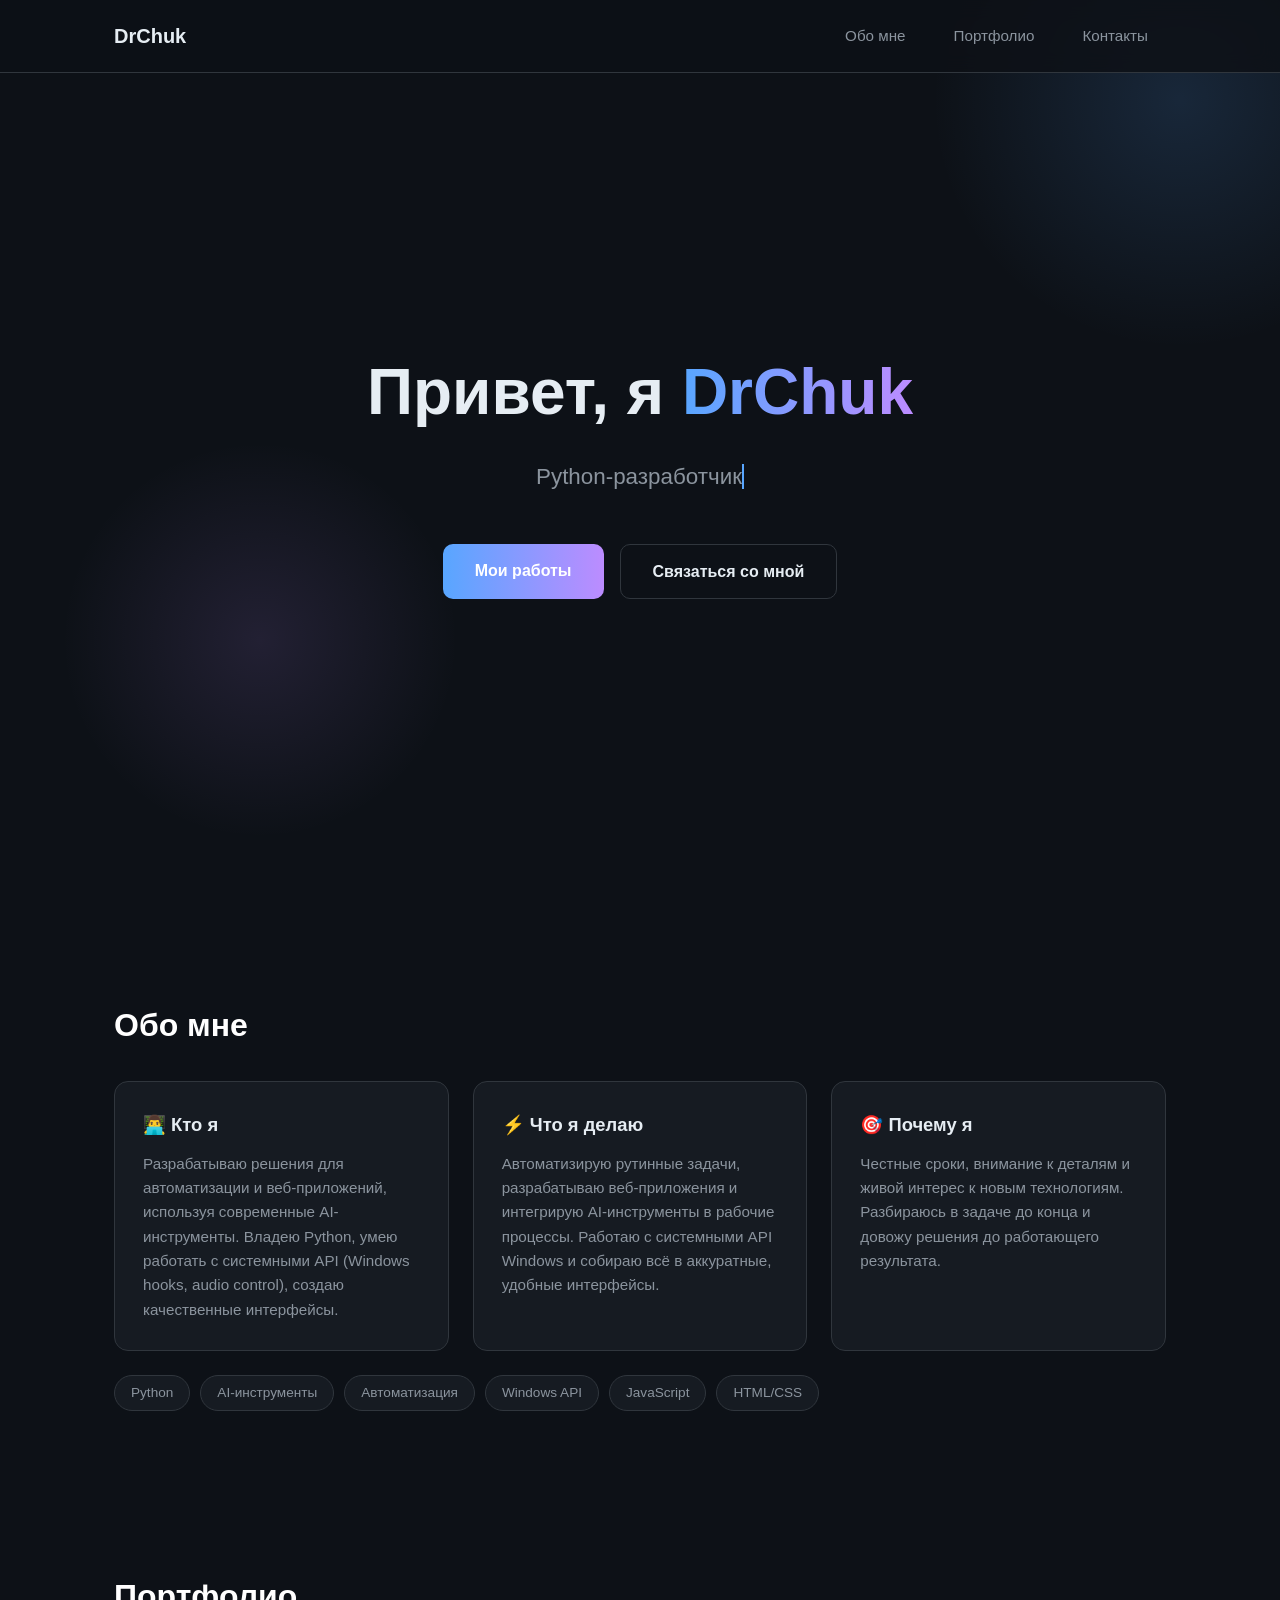
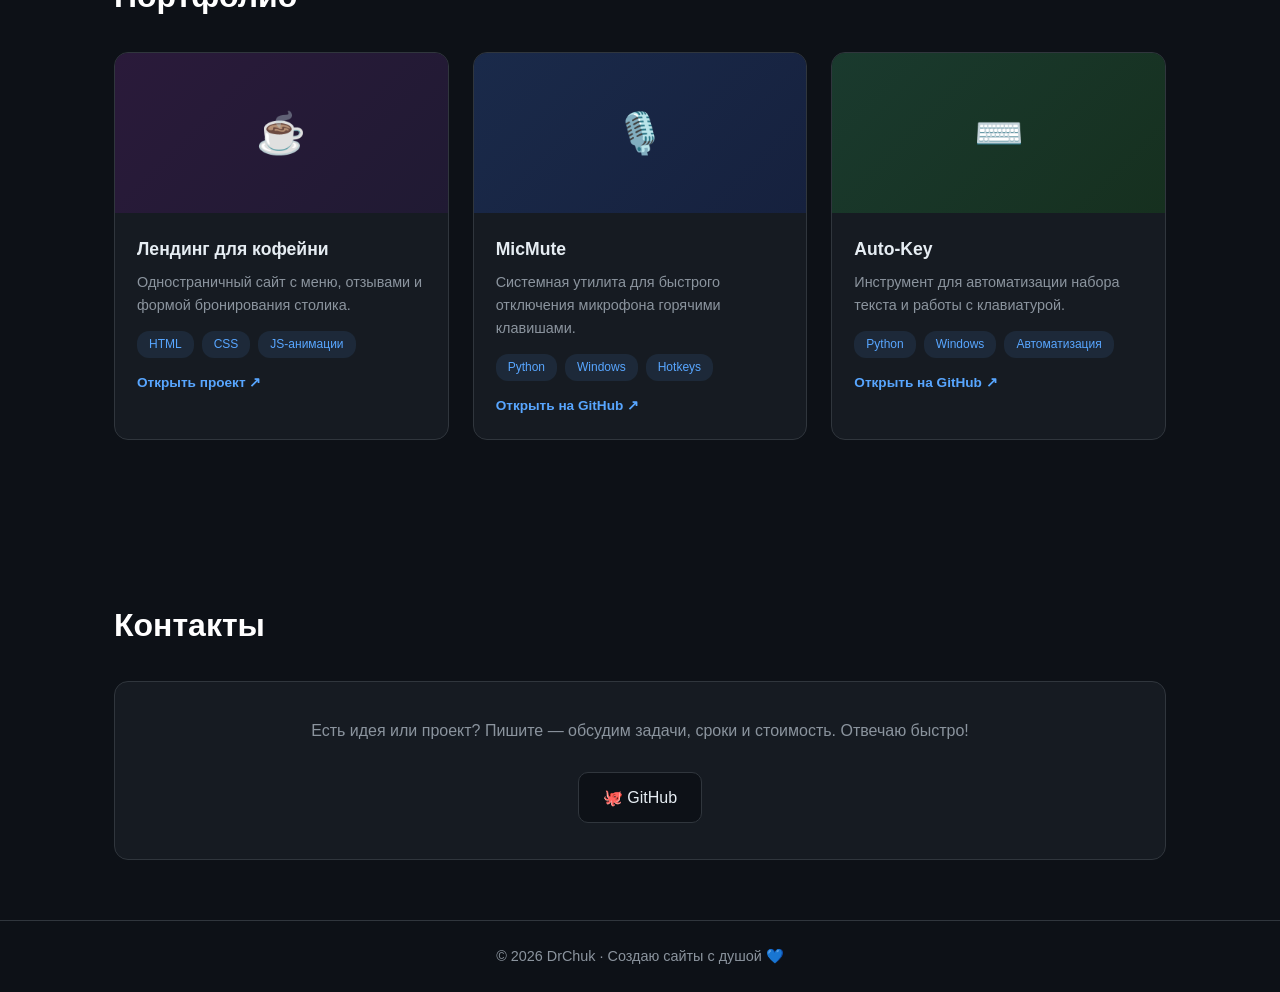
==== index.html @ d01c0d4f "Added brochure-site" ====
<!DOCTYPE html>
<html lang="ru">
<head>
  <meta charset="UTF-8">
  <meta name="viewport" content="width=device-width, initial-scale=1.0">
  <title>DrChuk — Разработчик | Сайты на заказ</title>

  <link rel="stylesheet" href="style.css">
</head>
<body>

  <header>
    <div class="nav">
      <a href="#home" class="logo">DrChuk</a>
      <nav>
        <ul>
          <li><a href="#about">Обо мне</a></li>
          <li><a href="#portfolio">Портфолио</a></li>
          <li><a href="#contacts">Контакты</a></li>
        </ul>
      </nav>
    </div>
  </header>

  <!-- Главный экран -->
  <section class="hero" id="home">
    <h1>Привет, я <em>DrChuk</em></h1>
    <p class="typing"><span id="typed"></span><span class="cursor"></span></p>
    <div class="hero-buttons">
      <a href="#portfolio" class="btn btn-primary">Мои работы</a>
      <a href="#contacts" class="btn btn-outline">Связаться со мной</a>
    </div>
  </section>

  <!-- Обо мне -->
  <section id="about">
    <h2 class="reveal">Обо мне</h2>
<div class="about-content">
      <div class="card reveal">
        <h3>👨‍💻 Кто я</h3>
        <p>Разрабатываю решения для автоматизации и веб-приложений, используя современные AI-инструменты. Владею Python, умею работать с системными API (Windows hooks, audio control), создаю качественные интерфейсы.</p>
      </div>
      <div class="card reveal">
        <h3>⚡ Что я делаю</h3>
        <p>Автоматизирую рутинные задачи, разрабатываю веб-приложения и интегрирую AI-инструменты в рабочие процессы. Работаю с системными API Windows и собираю всё в аккуратные, удобные интерфейсы.</p>
      </div>
      <div class="card reveal">
        <h3>🎯 Почему я</h3>
        <p>Честные сроки, внимание к деталям и живой интерес к новым технологиям. Разбираюсь в задаче до конца и довожу решения до работающего результата.</p>
      </div>
    </div>
    <div class="skills reveal">
      <span class="tag">Python</span>
      <span class="tag">AI-инструменты</span>
      <span class="tag">Автоматизация</span>
      <span class="tag">Windows API</span>
      <span class="tag">JavaScript</span>
      <span class="tag">HTML/CSS</span>
    </div>
  </section>

  <!-- Портфолио -->
  <section id="portfolio">
<h2 class="reveal">Портфолио</h2>
    <div class="portfolio-grid">
      <a href="coffee-landing/index.html" target="_blank" rel="noopener" class="project-link">
        <article class="project reveal">
          <div class="project-thumb thumb-2">☕</div>
          <div class="project-body">
            <h3>Лендинг для кофейни</h3>
            <p>Одностраничный сайт с меню, отзывами и формой бронирования столика.</p>
            <div class="project-tags">
              <span>HTML</span><span>CSS</span><span>JS-анимации</span>
            </div>
            <div class="project-link-hint">Открыть проект ↗</div>
          </div>
        </article>
      </a>
      <a href="https://github.com/DrChuk/MicMute" target="_blank" rel="noopener" class="project-link">
        <article class="project reveal">
          <div class="project-thumb thumb-1">🎙️</div>
          <div class="project-body">
            <h3>MicMute</h3>
            <p>Системная утилита для быстрого отключения микрофона горячими клавишами.</p>
            <div class="project-tags">
              <span>Python</span><span>Windows</span><span>Hotkeys</span>
            </div>
            <div class="project-link-hint">Открыть на GitHub ↗</div>
          </div>
        </article>
      </a>
      <a href="https://github.com/DrChuk/Auto-Key" target="_blank" rel="noopener" class="project-link">
        <article class="project reveal">
          <div class="project-thumb thumb-3">⌨️</div>
          <div class="project-body">
            <h3>Auto-Key</h3>
            <p>Инструмент для автоматизации набора текста и работы с клавиатурой.</p>
            <div class="project-tags">
              <span>Python</span><span>Windows</span><span>Автоматизация</span>
            </div>
            <div class="project-link-hint">Открыть на GitHub ↗</div>
          </div>
        </article>
      </a>
    </div>
  </section>

  <!-- Контакты -->
  <section id="contacts">
    <h2 class="reveal">Контакты</h2>
    <div class="contacts-wrapper reveal">
<p>Есть идея или проект? Пишите — обсудим задачи, сроки и стоимость. Отвечаю быстро!</p>
      <div class="contact-links">
        <a href="https://github.com/DrChuk" target="_blank" rel="noopener" class="contact-link">🐙 GitHub</a>
      </div>
    </div>
  </section>

  <footer>
    © 2026 DrChuk · Создаю сайты с душой 💙
  </footer>

  <button id="toTop" title="Наверх">↑</button>

  <script src="script.js" defer></script>
</body>
</html>
---- style.css ----
:root {
  --bg: #0d1117;
  --bg-card: #161b22;
  --bg-hover: #1f2630;
  --accent: #58a6ff;
  --accent-2: #bc8cff;
  --text: #e6edf3;
  --text-muted: #8b949e;
  --border: #30363d;
}

* {
  margin: 0;
  padding: 0;
  box-sizing: border-box;
}

html {
  scroll-behavior: smooth;
}

body {
  font-family: 'Segoe UI', Tahoma, sans-serif;
  background-color: var(--bg);
  color: var(--text);
  line-height: 1.6;
}

/* ---------- Шапка ---------- */
header {
  position: fixed;
  top: 0;
  left: 0;
  right: 0;
  z-index: 100;
  background: rgba(13, 17, 23, 0.85);
  backdrop-filter: blur(10px);
  border-bottom: 1px solid var(--border);
}

.nav {
  max-width: 1100px;
  margin: 0 auto;
  padding: 16px 24px;
  display: flex;
  align-items: center;
  justify-content: space-between;
}

.logo {
  font-size: 1.25rem;
  font-weight: 700;
  color: var(--text);
  text-decoration: none;
}

nav ul {
  display: flex;
  gap: 12px;
  list-style: none;
}

nav a {
  display: inline-block;
  padding: 8px 18px;
  color: var(--text-muted);
  text-decoration: none;
  font-size: 0.95rem;
  border-radius: 8px;
  transition: all 0.25s ease;
}

nav a:hover,
nav a.active {
  color: var(--text);
  background: var(--bg-hover);
}

/* ---------- Общие секции ---------- */
section {
  padding: 100px 24px 60px;
  max-width: 1100px;
  margin: 0 auto;
}

h2 {
  font-size: 2rem;
  margin-bottom: 30px;
  color: #ffffff;
}

.reveal {
  opacity: 0;
  transform: translateY(30px);
  transition: opacity 0.7s ease, transform 0.7s ease;
}

.reveal.visible {
  opacity: 1;
  transform: translateY(0);
}

/* ---------- Главный экран ---------- */
.hero {
  min-height: 100vh;
  max-width: 100%;
  display: flex;
  flex-direction: column;
  justify-content: center;
  align-items: center;
  text-align: center;
  position: relative;
  overflow: hidden;
}

.hero::before {
  content: '';
  position: absolute;
  width: 500px;
  height: 500px;
  border-radius: 50%;
  background: radial-gradient(circle, rgba(88, 166, 255, 0.15), transparent 70%);
  top: -150px;
  right: -150px;
}

.hero::after {
  content: '';
  position: absolute;
  width: 400px;
  height: 400px;
  border-radius: 50%;
  background: radial-gradient(circle, rgba(188, 140, 255, 0.12), transparent 70%);
  bottom: 60px;
  left: 60px;
}

.hero h1 {
  font-size: clamp(2.2rem, 6vw, 4rem);
  margin-bottom: 16px;
  position: relative;
  z-index: 1;
}

.hero h1 em {
  font-style: normal;
  background: linear-gradient(90deg, var(--accent), var(--accent-2));
  -webkit-background-clip: text;
  background-clip: text;
  -webkit-text-fill-color: transparent;
}

.typing {
  font-size: clamp(1rem, 2.5vw, 1.4rem);
  color: var(--text-muted);
  min-height: 2em;
  position: relative;
  z-index: 1;
}

.cursor {
  display: inline-block;
  width: 2px;
  height: 1.1em;
  background: var(--accent);
  vertical-align: text-bottom;
  animation: blink 0.8s infinite;
}

@keyframes blink {
  50% { opacity: 0; }
}

.hero-buttons {
  margin-top: 40px;
  display: flex;
  gap: 16px;
  flex-wrap: wrap;
  justify-content: center;
  position: relative;
  z-index: 1;
}

.btn {
  padding: 14px 32px;
  border-radius: 10px;
  font-size: 1rem;
  font-weight: 600;
  text-decoration: none;
  cursor: pointer;
  border: none;
  transition: all 0.25s ease;
}

.btn-primary {
  background: linear-gradient(90deg, var(--accent), var(--accent-2));
  color: #fff;
}

.btn-primary:hover {
  transform: translateY(-3px);
  box-shadow: 0 8px 24px rgba(88, 166, 255, 0.35);
}

.btn-outline {
  background: transparent;
  color: var(--text);
  border: 1px solid var(--border);
}

.btn-outline:hover {
  border-color: var(--accent);
  color: var(--accent);
  transform: translateY(-3px);
}

/* ---------- Обо мне ---------- */
.about-content {
  display: grid;
  grid-template-columns: repeat(auto-fit, minmax(260px, 1fr));
  gap: 24px;
}

.card {
  background: var(--bg-card);
  border: 1px solid var(--border);
  border-radius: 14px;
  padding: 28px;
  transition: all 0.3s ease;
}

.card:hover {
  transform: translateY(-5px);
  border-color: var(--accent);
  box-shadow: 0 10px 30px rgba(0, 0, 0, 0.4);
}

.card h3 {
  margin-bottom: 12px;
  font-size: 1.15rem;
}

.card p {
  color: var(--text-muted);
  font-size: 0.95rem;
}

.skills {
  margin-top: 24px;
  display: flex;
  flex-wrap: wrap;
  gap: 10px;
}

.tag {
  padding: 6px 16px;
  background: var(--bg-card);
  border: 1px solid var(--border);
  border-radius: 20px;
  font-size: 0.85rem;
  color: var(--text-muted);
  transition: all 0.25s ease;
}

.tag:hover {
  color: var(--accent);
  border-color: var(--accent);
}

/* ---------- Портфолио ---------- */
.portfolio-grid {
  display: grid;
  grid-template-columns: repeat(auto-fit, minmax(280px, 1fr));
  gap: 24px;
}

.project-link {
  display: block;
  color: inherit;
  text-decoration: none;
}

.project {
  background: var(--bg-card);
  border: 1px solid var(--border);
  border-radius: 14px;
  overflow: hidden;
  transition: all 0.3s ease;
  height: 100%;
}

.project:hover {
  transform: translateY(-5px);
  border-color: var(--accent-2);
  box-shadow: 0 10px 30px rgba(0, 0, 0, 0.4);
}

.project-thumb {
  height: 160px;
  display: flex;
  align-items: center;
  justify-content: center;
  font-size: 2.5rem;
}

.thumb-1 { background: linear-gradient(135deg, #1a2a4a, #16213e); }
.thumb-2 { background: linear-gradient(135deg, #2a1a3a, #201a33); }
.thumb-3 { background: linear-gradient(135deg, #1a3a2e, #16301f); }

.project-body {
  padding: 22px;
}

.project-body h3 {
  font-size: 1.1rem;
  margin-bottom: 8px;
}

.project-body p {
  color: var(--text-muted);
  font-size: 0.9rem;
  margin-bottom: 14px;
}

.project-tags {
  display: flex;
  gap: 8px;
  flex-wrap: wrap;
}

.project-tags span {
  font-size: 0.75rem;
  padding: 4px 12px;
  border-radius: 12px;
  background: rgba(88, 166, 255, 0.1);
  color: var(--accent);
}

.project-link-hint {
  margin-top: 14px;
  font-size: 0.85rem;
  font-weight: 600;
  color: var(--accent);
  transition: transform 0.25s ease;
}

.project:hover .project-link-hint {
  transform: translateX(4px);
}

/* ---------- Контакты ---------- */
.contacts-wrapper {
  background: var(--bg-card);
  border: 1px solid var(--border);
  border-radius: 14px;
  padding: 36px;
  text-align: center;
}

.contacts-wrapper p {
  color: var(--text-muted);
  margin-bottom: 28px;
}

.contact-links {
  display: flex;
  gap: 16px;
  justify-content: center;
  flex-wrap: wrap;
}

.contact-link {
  display: flex;
  align-items: center;
  gap: 10px;
  padding: 12px 24px;
  background: var(--bg);
  border: 1px solid var(--border);
  border-radius: 10px;
  color: var(--text);
  text-decoration: none;
  transition: all 0.25s ease;
}

.contact-link:hover {
  border-color: var(--accent);
  color: var(--accent);
  transform: translateY(-3px);
}

/* ---------- Подвал ---------- */
footer {
  border-top: 1px solid var(--border);
  padding: 24px;
  text-align: center;
  color: var(--text-muted);
  font-size: 0.9rem;
}

/* ---------- Кнопка наверх ---------- */
#toTop {
  position: fixed;
  bottom: 30px;
  right: 30px;
  width: 48px;
  height: 48px;
  border-radius: 50%;
  background: var(--bg-card);
  border: 1px solid var(--border);
  color: var(--accent);
  font-size: 1.3rem;
  cursor: pointer;
  opacity: 0;
  visibility: hidden;
  transition: all 0.3s ease;
  z-index: 99;
}

#toTop.show {
  opacity: 1;
  visibility: visible;
}

#toTop:hover {
  border-color: var(--accent);
  transform: translateY(-3px);
}

/* ---------- Адаптивность ---------- */
@media (max-width: 640px) {
  .nav {
    flex-direction: column;
    gap: 12px;
  }
  section {
    padding-top: 140px;
  }
  .hero {
    padding-top: 180px;
  }
}
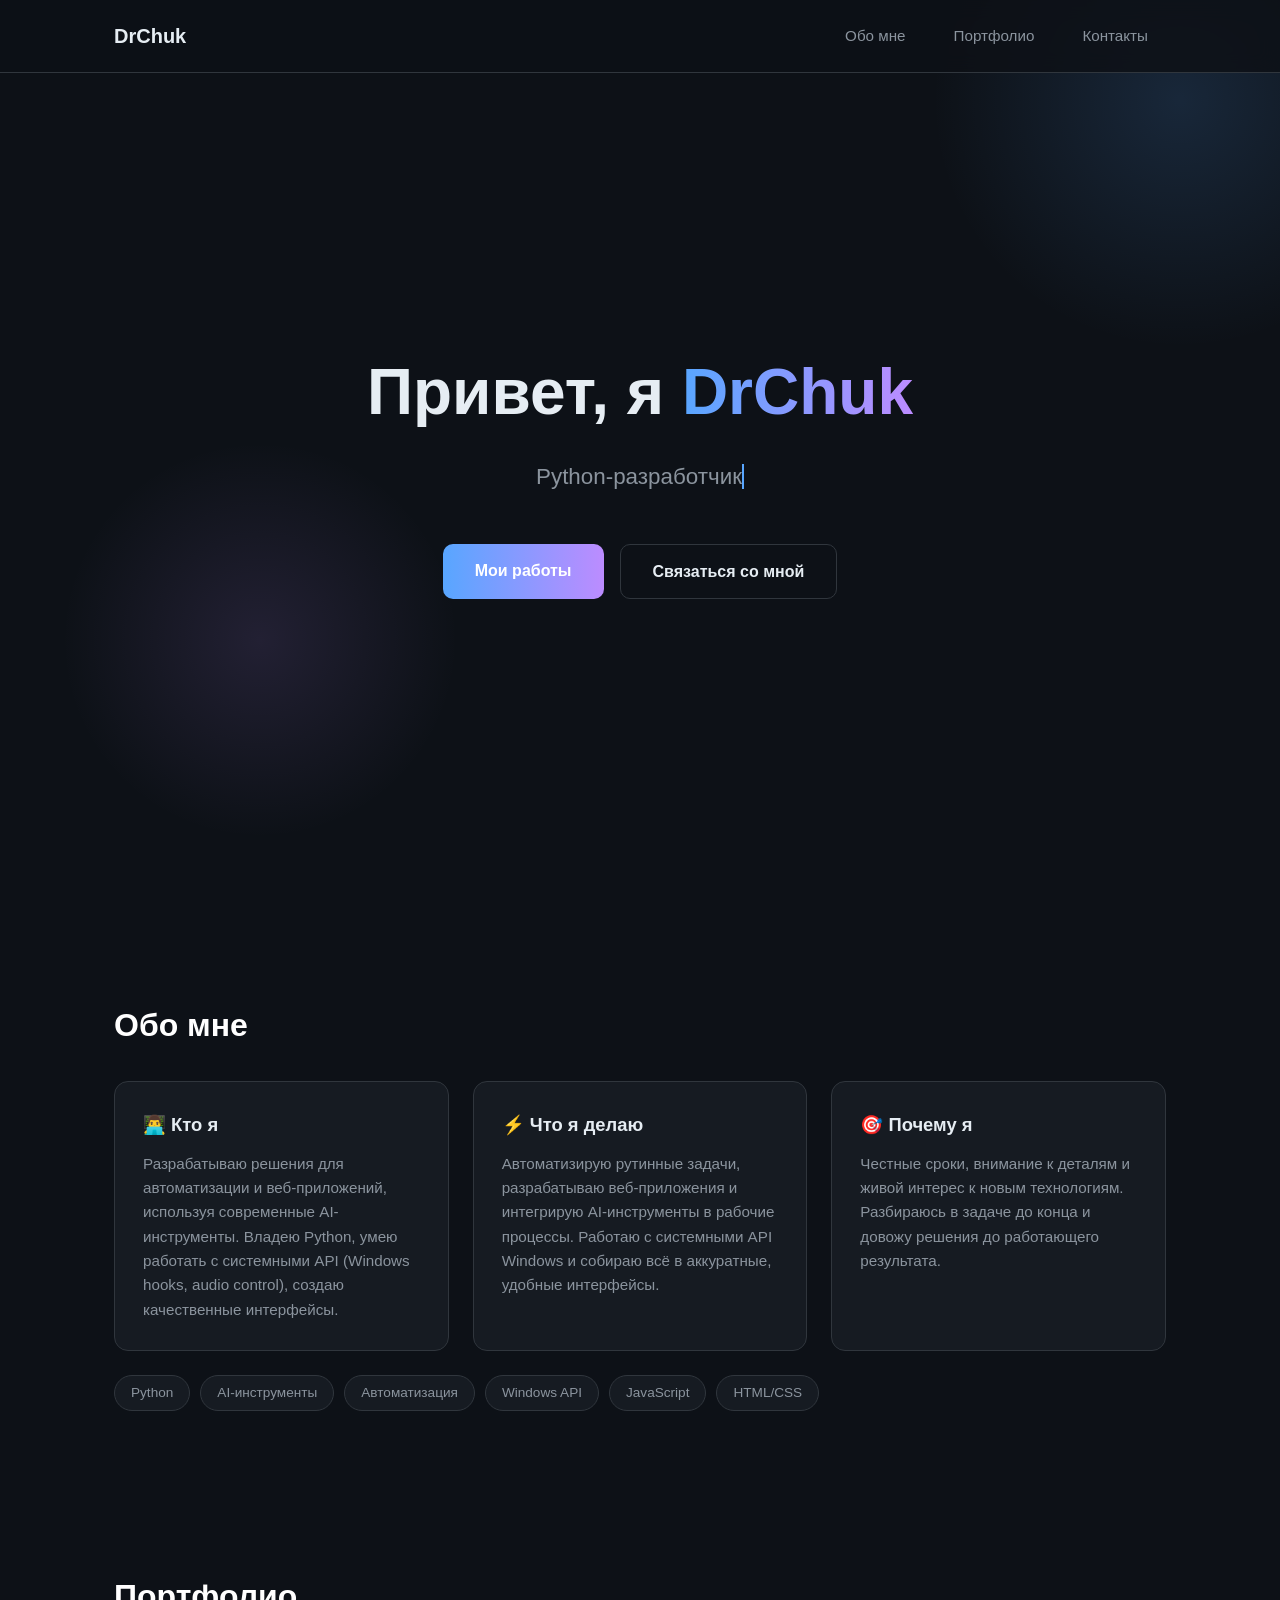
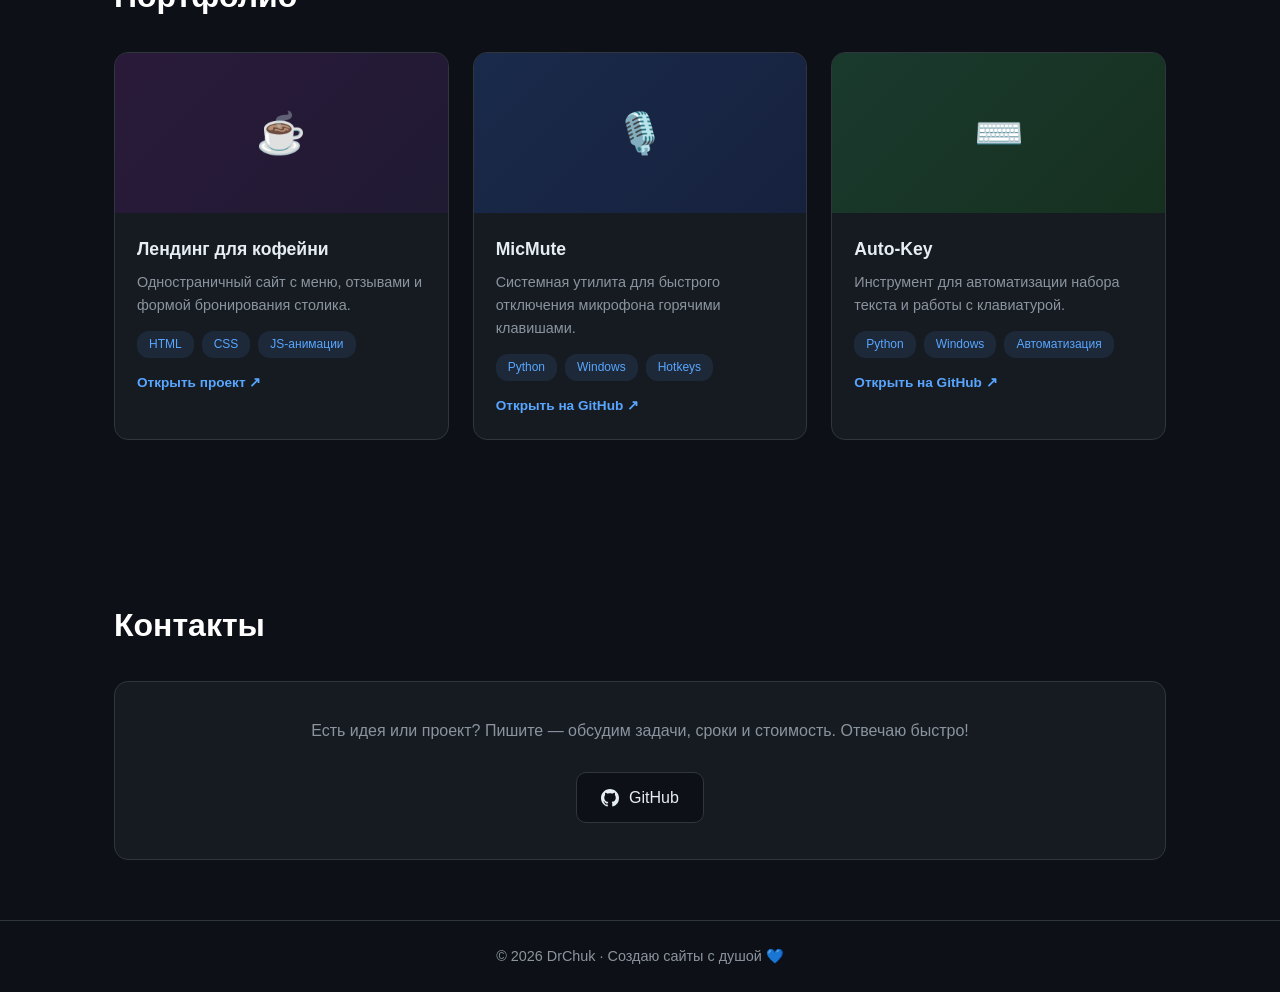
==== commit ecc55d61: "Icon github" ====
--- a/index.html
+++ b/index.html
@@ -111,7 +111,7 @@
     <div class="contacts-wrapper reveal">
 <p>Есть идея или проект? Пишите — обсудим задачи, сроки и стоимость. Отвечаю быстро!</p>
       <div class="contact-links">
-        <a href="https://github.com/DrChuk" target="_blank" rel="noopener" class="contact-link">🐙 GitHub</a>
+        <a href="https://github.com/DrChuk" target="_blank" rel="noopener" class="contact-link"><svg width="18" height="18" viewBox="0 0 16 16" fill="currentColor" aria-hidden="true"><path d="M8 0C3.58 0 0 3.58 0 8c0 3.54 2.29 6.53 5.47 7.59.4.07.55-.17.55-.38 0-.19-.01-.82-.01-1.49-2.01.37-2.53-.49-2.69-.94-.09-.23-.48-.94-.82-1.13-.28-.15-.68-.52-.01-.53.63-.01 1.08.58 1.23.82.72 1.21 1.87.87 2.33.66.07-.52.28-.87.51-1.07-1.78-.2-3.64-.89-3.64-3.95 0-.87.31-1.59.82-2.15-.08-.2-.36-1.02.08-2.12 0 0 .67-.21 2.2.82.64-.18 1.32-.27 2-.27s1.36.09 2 .27c1.53-1.04 2.2-.82 2.2-.82.44 1.1.16 1.92.08 2.12.51.56.82 1.27.82 2.15 0 3.07-1.87 3.75-3.65 3.95.29.25.54.73.54 1.48 0 1.07-.01 1.93-.01 2.2 0 .21.15.46.55.38A8.01 8.01 0 0 0 16 8c0-4.42-3.58-8-8-8z"/></svg> GitHub</a>
       </div>
     </div>
   </section>
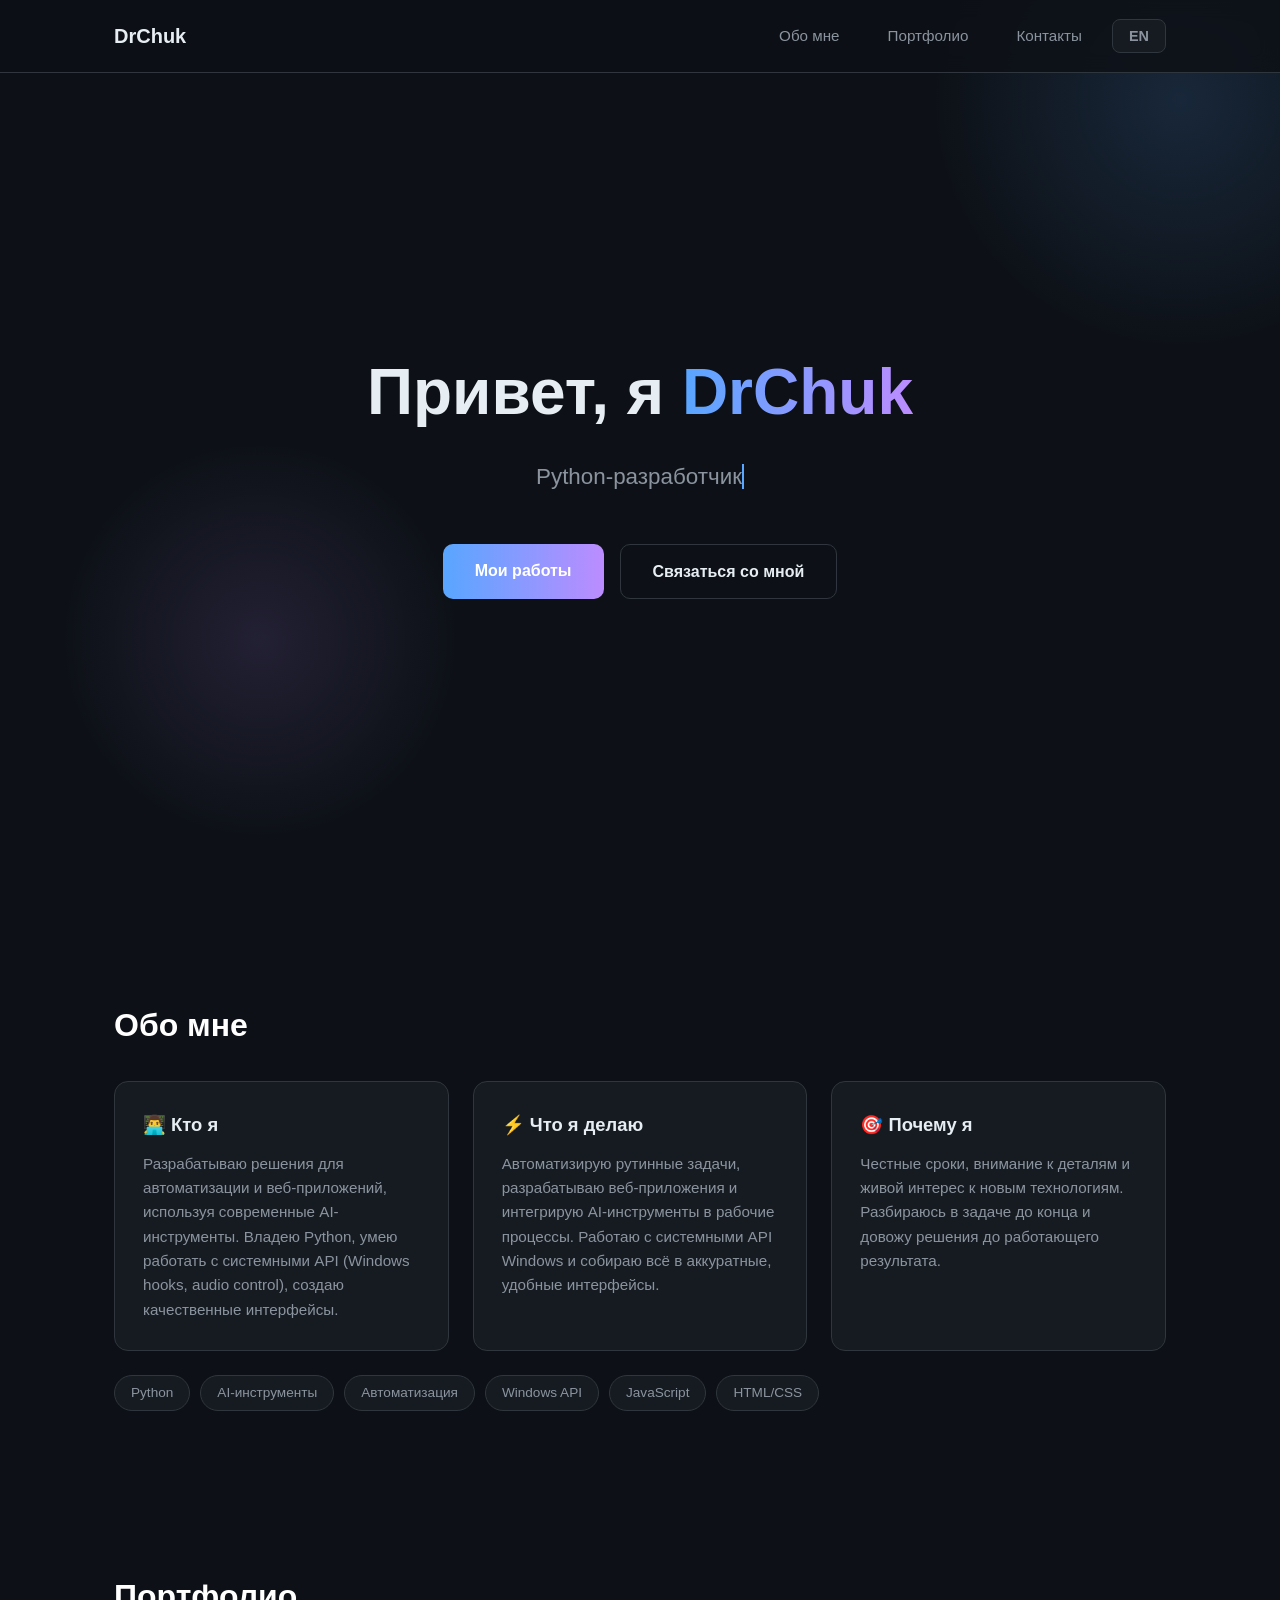
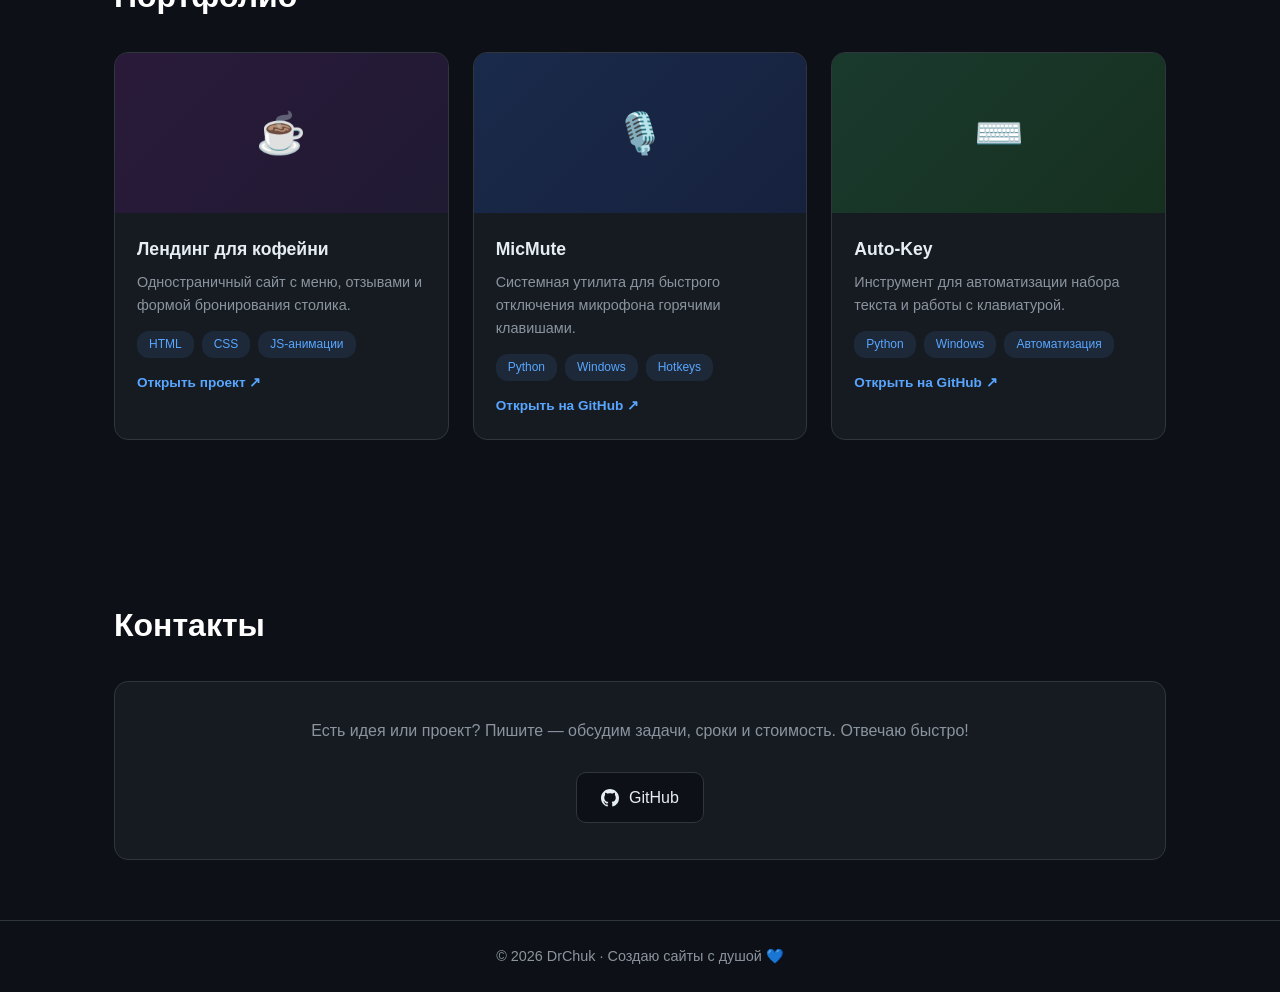
==== commit f85ab758: "Added english version site" ====
--- a/index.html
+++ b/index.html
@@ -12,67 +12,70 @@
   <header>
     <div class="nav">
       <a href="#home" class="logo">DrChuk</a>
-      <nav>
-        <ul>
-          <li><a href="#about">Обо мне</a></li>
-          <li><a href="#portfolio">Портфолио</a></li>
-          <li><a href="#contacts">Контакты</a></li>
-        </ul>
-      </nav>
+      <div class="nav-right">
+        <nav>
+          <ul>
+            <li><a href="#about" data-i18n="nav.about">Обо мне</a></li>
+            <li><a href="#portfolio" data-i18n="nav.portfolio">Портфолио</a></li>
+            <li><a href="#contacts" data-i18n="nav.contacts">Контакты</a></li>
+          </ul>
+        </nav>
+        <button id="langToggle" class="lang-toggle" type="button" aria-label="Switch language">EN</button>
+      </div>
     </div>
   </header>
 
   <!-- Главный экран -->
   <section class="hero" id="home">
-    <h1>Привет, я <em>DrChuk</em></h1>
+    <h1><span data-i18n="hero.greeting">Привет, я</span> <em>DrChuk</em></h1>
     <p class="typing"><span id="typed"></span><span class="cursor"></span></p>
     <div class="hero-buttons">
-      <a href="#portfolio" class="btn btn-primary">Мои работы</a>
-      <a href="#contacts" class="btn btn-outline">Связаться со мной</a>
+      <a href="#portfolio" class="btn btn-primary" data-i18n="hero.work">Мои работы</a>
+      <a href="#contacts" class="btn btn-outline" data-i18n="hero.contact">Связаться со мной</a>
     </div>
   </section>
 
   <!-- Обо мне -->
   <section id="about">
-    <h2 class="reveal">Обо мне</h2>
-<div class="about-content">
+    <h2 class="reveal" data-i18n="about.title">Обо мне</h2>
+    <div class="about-content">
       <div class="card reveal">
-        <h3>👨‍💻 Кто я</h3>
-        <p>Разрабатываю решения для автоматизации и веб-приложений, используя современные AI-инструменты. Владею Python, умею работать с системными API (Windows hooks, audio control), создаю качественные интерфейсы.</p>
+        <h3 data-i18n="about.who.title">👨‍💻 Кто я</h3>
+        <p data-i18n="about.who.text">Разрабатываю решения для автоматизации и веб-приложений, используя современные AI-инструменты. Владею Python, умею работать с системными API (Windows hooks, audio control), создаю качественные интерфейсы.</p>
       </div>
       <div class="card reveal">
-        <h3>⚡ Что я делаю</h3>
-        <p>Автоматизирую рутинные задачи, разрабатываю веб-приложения и интегрирую AI-инструменты в рабочие процессы. Работаю с системными API Windows и собираю всё в аккуратные, удобные интерфейсы.</p>
+        <h3 data-i18n="about.doing.title">⚡ Что я делаю</h3>
+        <p data-i18n="about.doing.text">Автоматизирую рутинные задачи, разрабатываю веб-приложения и интегрирую AI-инструменты в рабочие процессы. Работаю с системными API Windows и собираю всё в аккуратные, удобные интерфейсы.</p>
       </div>
       <div class="card reveal">
-        <h3>🎯 Почему я</h3>
-        <p>Честные сроки, внимание к деталям и живой интерес к новым технологиям. Разбираюсь в задаче до конца и довожу решения до работающего результата.</p>
+        <h3 data-i18n="about.why.title">🎯 Почему я</h3>
+        <p data-i18n="about.why.text">Честные сроки, внимание к деталям и живой интерес к новым технологиям. Разбираюсь в задаче до конца и довожу решения до работающего результата.</p>
       </div>
     </div>
     <div class="skills reveal">
-      <span class="tag">Python</span>
-      <span class="tag">AI-инструменты</span>
-      <span class="tag">Автоматизация</span>
-      <span class="tag">Windows API</span>
-      <span class="tag">JavaScript</span>
-      <span class="tag">HTML/CSS</span>
+      <span class="tag" data-i18n="tag.python">Python</span>
+      <span class="tag" data-i18n="tag.ai">AI-инструменты</span>
+      <span class="tag" data-i18n="tag.automation">Автоматизация</span>
+      <span class="tag" data-i18n="tag.win">Windows API</span>
+      <span class="tag" data-i18n="tag.js">JavaScript</span>
+      <span class="tag" data-i18n="tag.html">HTML/CSS</span>
     </div>
   </section>
 
   <!-- Портфолио -->
   <section id="portfolio">
-<h2 class="reveal">Портфолио</h2>
+    <h2 class="reveal" data-i18n="portfolio.title">Портфолио</h2>
     <div class="portfolio-grid">
       <a href="coffee-landing/index.html" target="_blank" rel="noopener" class="project-link">
         <article class="project reveal">
           <div class="project-thumb thumb-2">☕</div>
           <div class="project-body">
-            <h3>Лендинг для кофейни</h3>
-            <p>Одностраничный сайт с меню, отзывами и формой бронирования столика.</p>
+            <h3 data-i18n="project.coffee.title">Лендинг для кофейни</h3>
+            <p data-i18n="project.coffee.desc">Одностраничный сайт с меню, отзывами и формой бронирования столика.</p>
             <div class="project-tags">
-              <span>HTML</span><span>CSS</span><span>JS-анимации</span>
+              <span>HTML</span><span>CSS</span><span data-i18n="tag.jsanim">JS-анимации</span>
             </div>
-            <div class="project-link-hint">Открыть проект ↗</div>
+            <div class="project-link-hint" data-i18n="hint.open">Открыть проект ↗</div>
           </div>
         </article>
       </a>
@@ -81,11 +84,11 @@
           <div class="project-thumb thumb-1">🎙️</div>
           <div class="project-body">
             <h3>MicMute</h3>
-            <p>Системная утилита для быстрого отключения микрофона горячими клавишами.</p>
+            <p data-i18n="project.mic.desc">Системная утилита для быстрого отключения микрофона горячими клавишами.</p>
             <div class="project-tags">
               <span>Python</span><span>Windows</span><span>Hotkeys</span>
             </div>
-            <div class="project-link-hint">Открыть на GitHub ↗</div>
+            <div class="project-link-hint" data-i18n="hint.github">Открыть на GitHub ↗</div>
           </div>
         </article>
       </a>
@@ -94,11 +97,11 @@
           <div class="project-thumb thumb-3">⌨️</div>
           <div class="project-body">
             <h3>Auto-Key</h3>
-            <p>Инструмент для автоматизации набора текста и работы с клавиатурой.</p>
+            <p data-i18n="project.key.desc">Инструмент для автоматизации набора текста и работы с клавиатурой.</p>
             <div class="project-tags">
-              <span>Python</span><span>Windows</span><span>Автоматизация</span>
+              <span>Python</span><span>Windows</span><span data-i18n="tag.automation">Автоматизация</span>
             </div>
-            <div class="project-link-hint">Открыть на GitHub ↗</div>
+            <div class="project-link-hint" data-i18n="hint.github">Открыть на GitHub ↗</div>
           </div>
         </article>
       </a>
@@ -107,21 +110,21 @@
 
   <!-- Контакты -->
   <section id="contacts">
-    <h2 class="reveal">Контакты</h2>
+    <h2 class="reveal" data-i18n="contacts.title">Контакты</h2>
     <div class="contacts-wrapper reveal">
-<p>Есть идея или проект? Пишите — обсудим задачи, сроки и стоимость. Отвечаю быстро!</p>
+      <p data-i18n="contacts.text">Есть идея или проект? Пишите — обсудим задачи, сроки и стоимость. Отвечаю быстро!</p>
       <div class="contact-links">
-        <a href="https://github.com/DrChuk" target="_blank" rel="noopener" class="contact-link"><svg width="18" height="18" viewBox="0 0 16 16" fill="currentColor" aria-hidden="true"><path d="M8 0C3.58 0 0 3.58 0 8c0 3.54 2.29 6.53 5.47 7.59.4.07.55-.17.55-.38 0-.19-.01-.82-.01-1.49-2.01.37-2.53-.49-2.69-.94-.09-.23-.48-.94-.82-1.13-.28-.15-.68-.52-.01-.53.63-.01 1.08.58 1.23.82.72 1.21 1.87.87 2.33.66.07-.52.28-.87.51-1.07-1.78-.2-3.64-.89-3.64-3.95 0-.87.31-1.59.82-2.15-.08-.2-.36-1.02.08-2.12 0 0 .67-.21 2.2.82.64-.18 1.32-.27 2-.27s1.36.09 2 .27c1.53-1.04 2.2-.82 2.2-.82.44 1.1.16 1.92.08 2.12.51.56.82 1.27.82 2.15 0 3.07-1.87 3.75-3.65 3.95.29.25.54.73.54 1.48 0 1.07-.01 1.93-.01 2.2 0 .21.15.46.55.38A8.01 8.01 0 0 0 16 8c0-4.42-3.58-8-8-8z"/></svg> GitHub</a>
+        <a href="https://github.com/DrChuk" target="_blank" rel="noopener" class="contact-link"><svg width="18" height="18" viewBox="0 0 16 16" fill="currentColor" aria-hidden="true"><path d="M8 0C3.58 0 0 3.58 0 8c0 3.54 2.29 6.53 5.47 7.59.4.07.55-.17.55-.38 0-.19-.01-.82-.01-1.49-2.01.37-2.53-.49-2.69-.94-.09-.23-.48-.94-.82-1.13-.28-.15-.68-.52-.01-.53.63-.01 1.08.58 1.23.82.72 1.21 1.87.87 2.33.66.07-.52.28-.87.51-1.07-1.78-.2-3.64-.89-3.64-3.95 0-.87.31-1.59.82-2.15-.08-.2-.36-1.02.08-2.12 0 0 .67-.21 2.2.82.64-.18 1.32-.27 2-.27s1.36.09 2 .27c1.53-1.04 2.2-.82 2.2-.82.44 1.1.16 1.92.08 2.12.51.56.82 1.27.82 2.15 0 3.07-1.87 3.75-3.65 3.95.29.25.54.73.54 1.48 0 1.07-.01 1.93-.01 2.2 0 .21.15.46.55.38A8.01 8.01 0 0 0 16 8c0-4.42-3.58-8-8-8z"/></svg> <span data-i18n="contacts.github">GitHub</span></a>
       </div>
     </div>
   </section>
 
   <footer>
-    © 2026 DrChuk · Создаю сайты с душой 💙
+    <span data-i18n="footer">© 2026 DrChuk · Создаю сайты с душой 💙</span>
   </footer>
 
   <button id="toTop" title="Наверх">↑</button>
 
   <script src="script.js" defer></script>
 </body>
-</html>
+</html>
--- a/style.css
+++ b/style.css
@@ -47,6 +47,12 @@
   justify-content: space-between;
 }
 
+.nav-right {
+  display: flex;
+  align-items: center;
+  gap: 12px;
+}
+
 .logo {
   font-size: 1.25rem;
   font-weight: 700;
@@ -74,6 +80,23 @@
 nav a.active {
   color: var(--text);
   background: var(--bg-hover);
+}
+
+.lang-toggle {
+  padding: 8px 16px;
+  background: var(--bg-card);
+  border: 1px solid var(--border);
+  border-radius: 8px;
+  color: var(--text-muted);
+  font-size: 0.9rem;
+  font-weight: 600;
+  cursor: pointer;
+  transition: all 0.25s ease;
+}
+
+.lang-toggle:hover {
+  color: var(--text);
+  border-color: var(--accent);
 }
 
 /* ---------- Общие секции ---------- */
@@ -432,6 +455,10 @@
     flex-direction: column;
     gap: 12px;
   }
+  .nav-right {
+    flex-wrap: wrap;
+    justify-content: center;
+  }
   section {
     padding-top: 140px;
   }
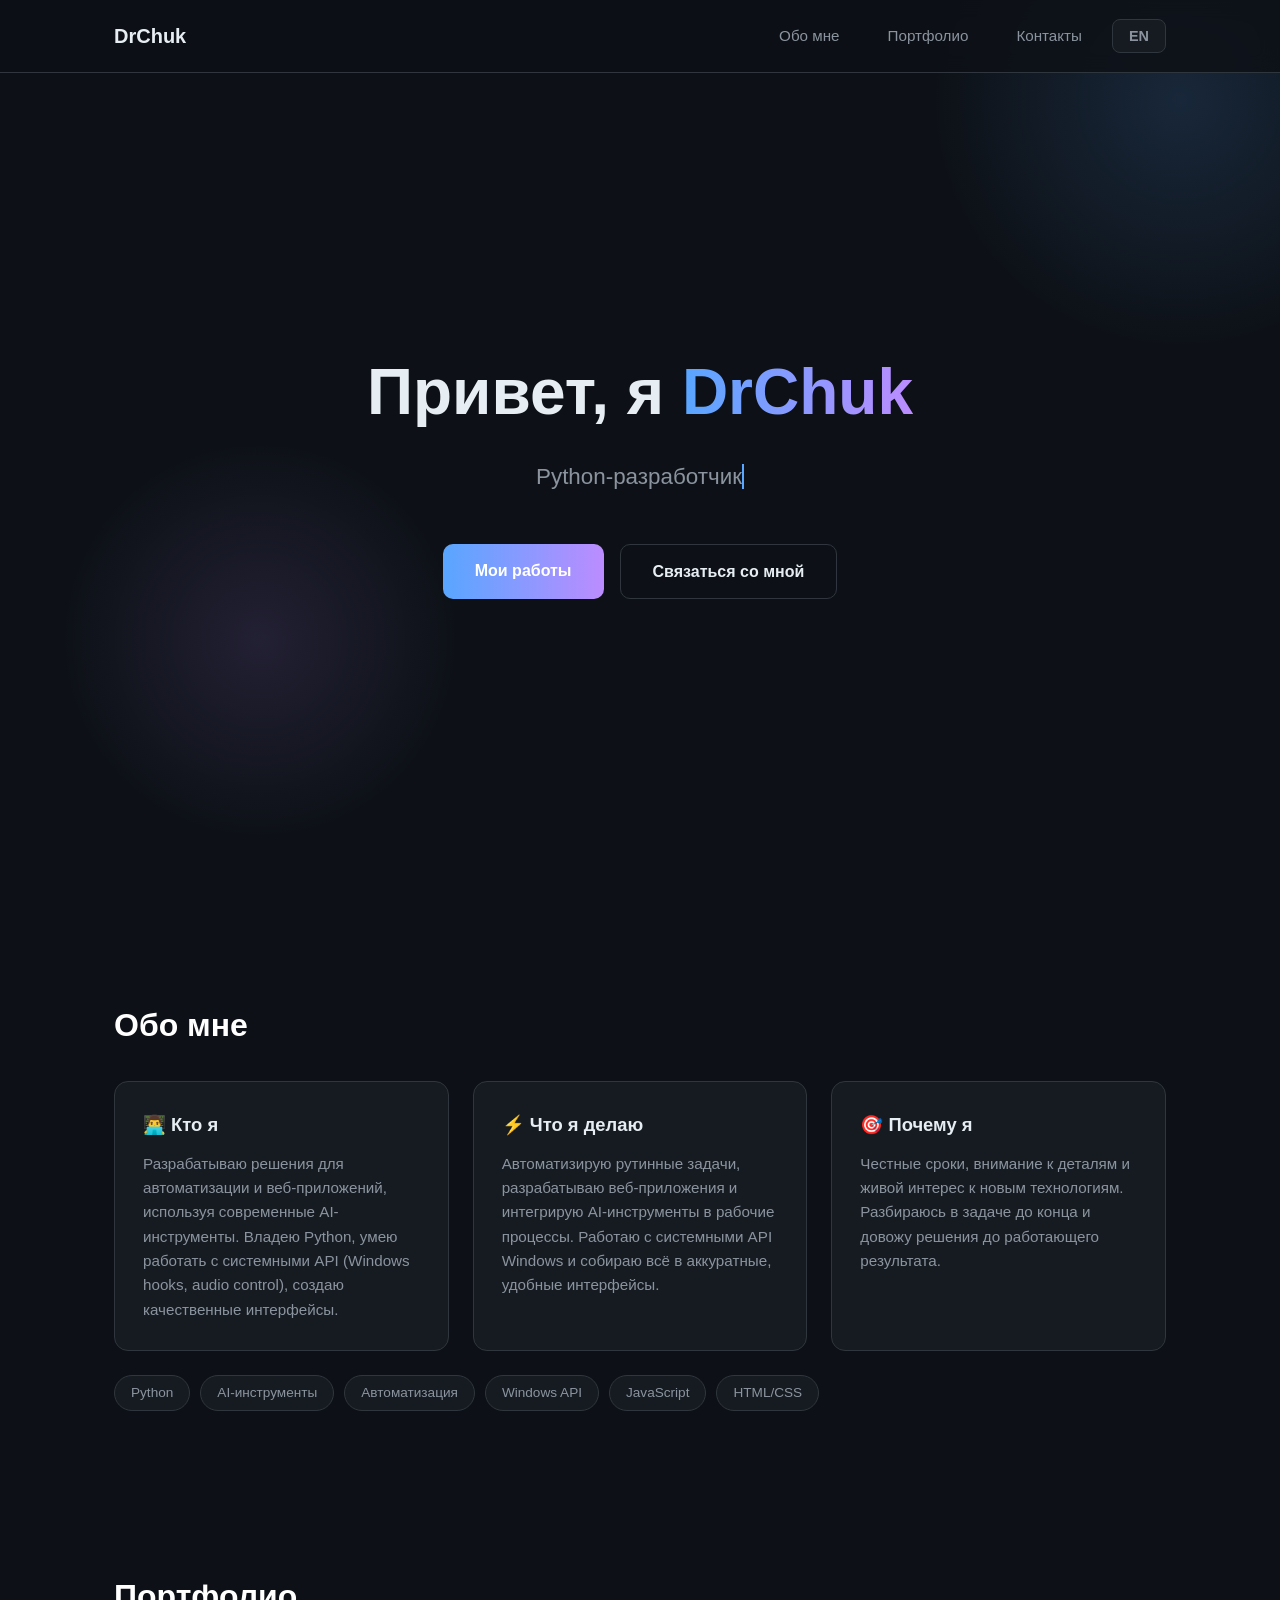
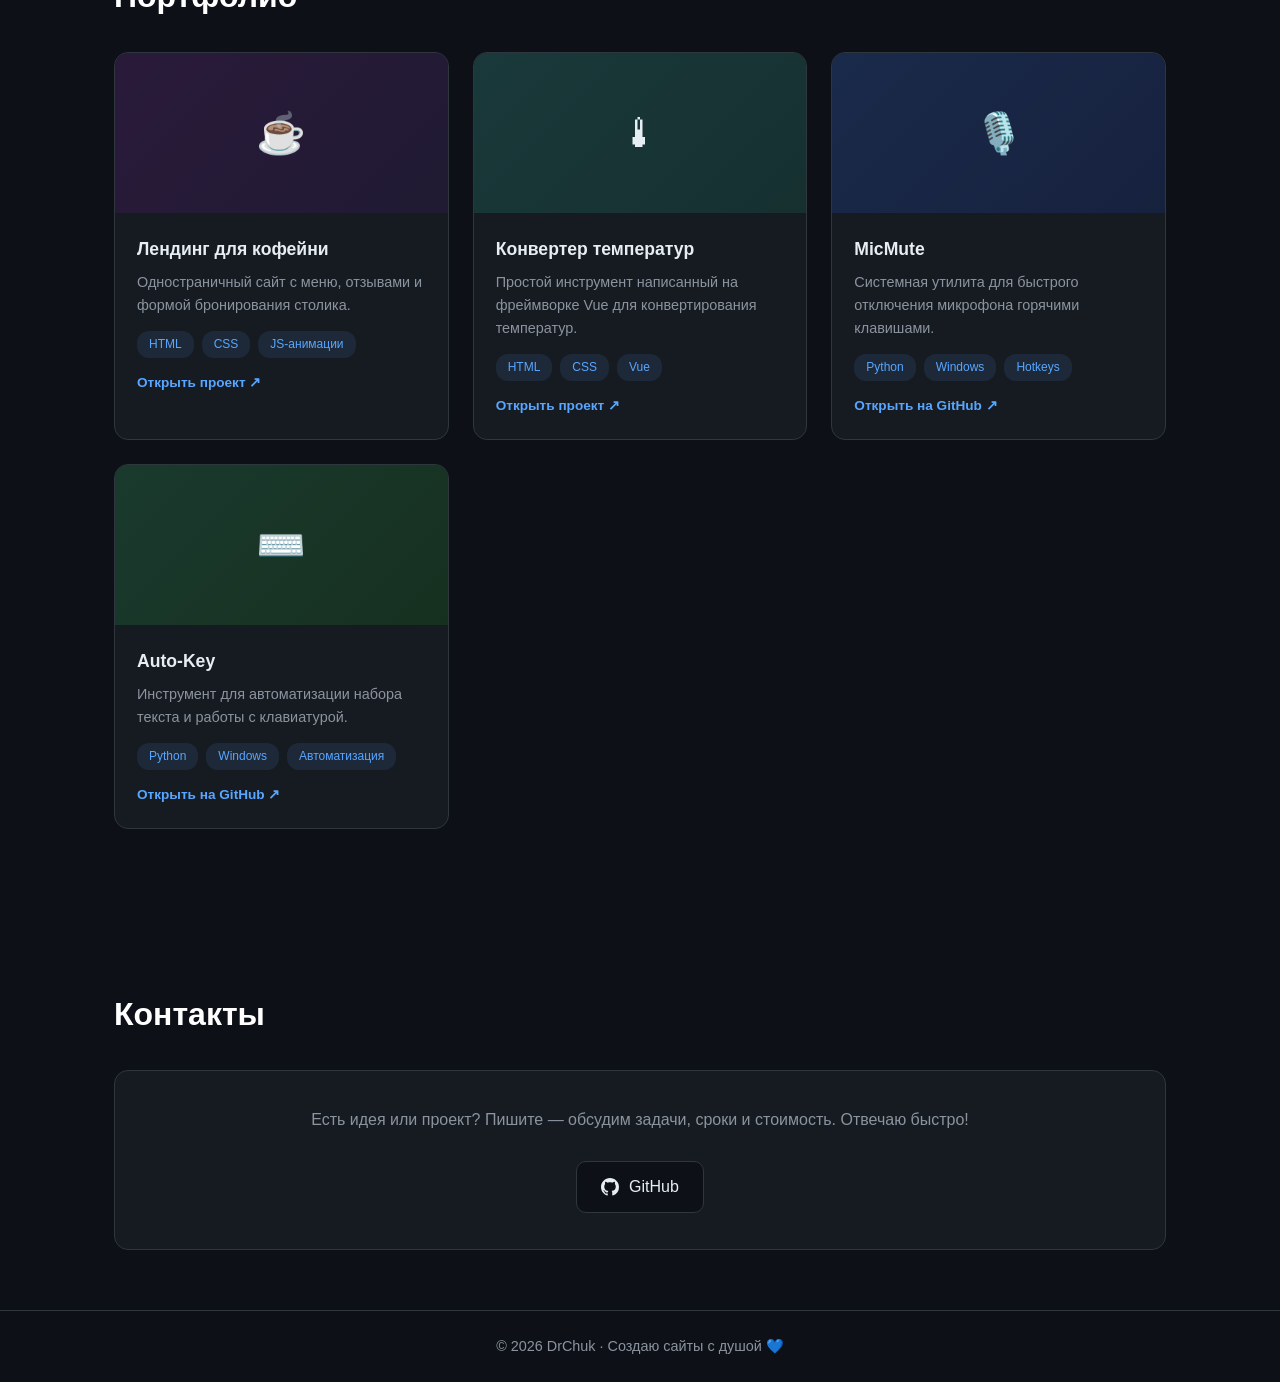
==== commit aae02332: "Added new project: "Tempertature Converter"" ====
--- a/index.html
+++ b/index.html
@@ -79,6 +79,19 @@
           </div>
         </article>
       </a>
+      <a href="temp-converter/index.html" target="_blank" rel="noopener" class="project-link">
+        <article class="project reveal">
+          <div class="project-thumb thumb-4">🌡</div>
+          <div class="project-body">
+            <h3 data-i18n="project.converter.title">Конвертер температур</h3>
+            <p data-i18n="project.converter.desc">Простой инструмент написанный на фреймворке Vue для конвертирования температур.</p>
+            <div class="project-tags">
+              <span>HTML</span><span>CSS</span><span>Vue</span>
+            </div>
+            <div class="project-link-hint" data-i18n="hint.open">Открыть проект ↗</div>
+          </div>
+        </article>
+      </a>
       <a href="https://github.com/DrChuk/MicMute" target="_blank" rel="noopener" class="project-link">
         <article class="project reveal">
           <div class="project-thumb thumb-1">🎙️</div>
--- a/style.css
+++ b/style.css
@@ -329,6 +329,7 @@
 .thumb-1 { background: linear-gradient(135deg, #1a2a4a, #16213e); }
 .thumb-2 { background: linear-gradient(135deg, #2a1a3a, #201a33); }
 .thumb-3 { background: linear-gradient(135deg, #1a3a2e, #16301f); }
+.thumb-4 { background: linear-gradient(135deg, #1a393a, #163030); }
 
 .project-body {
   padding: 22px;
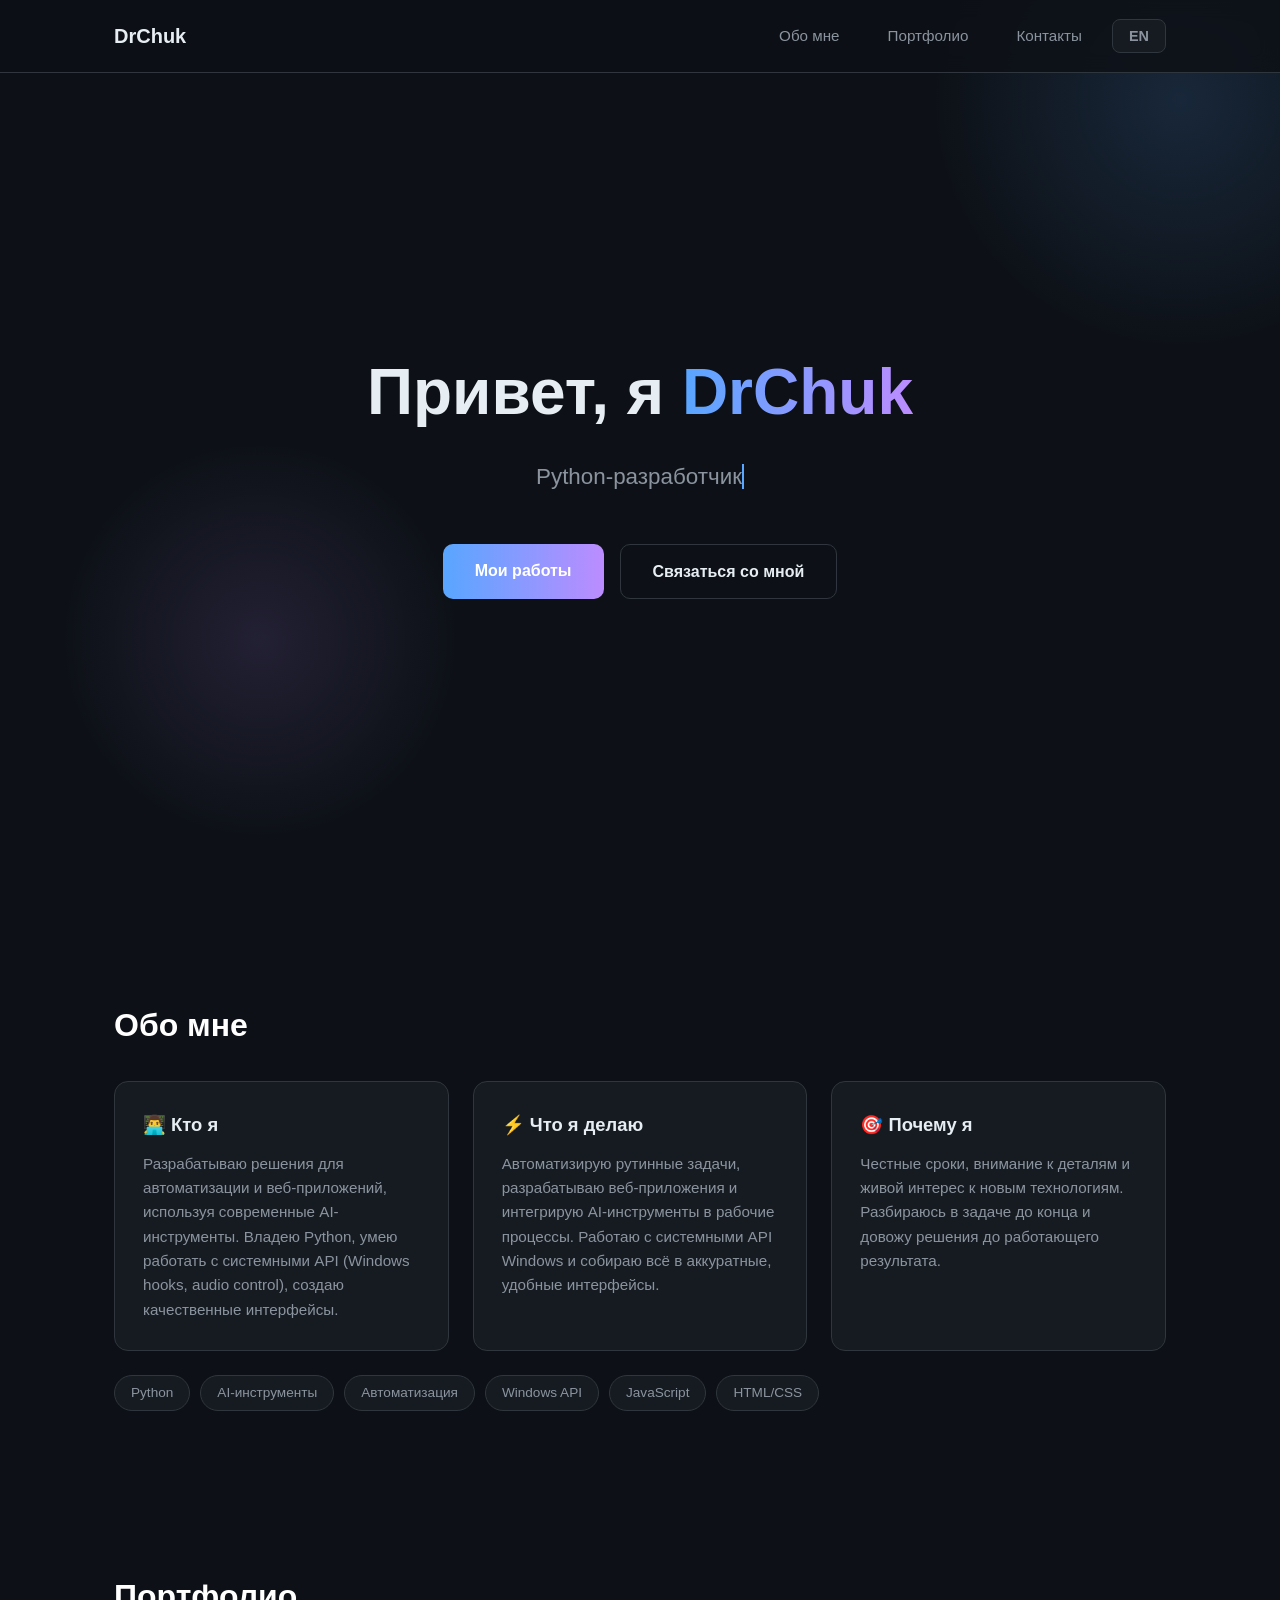
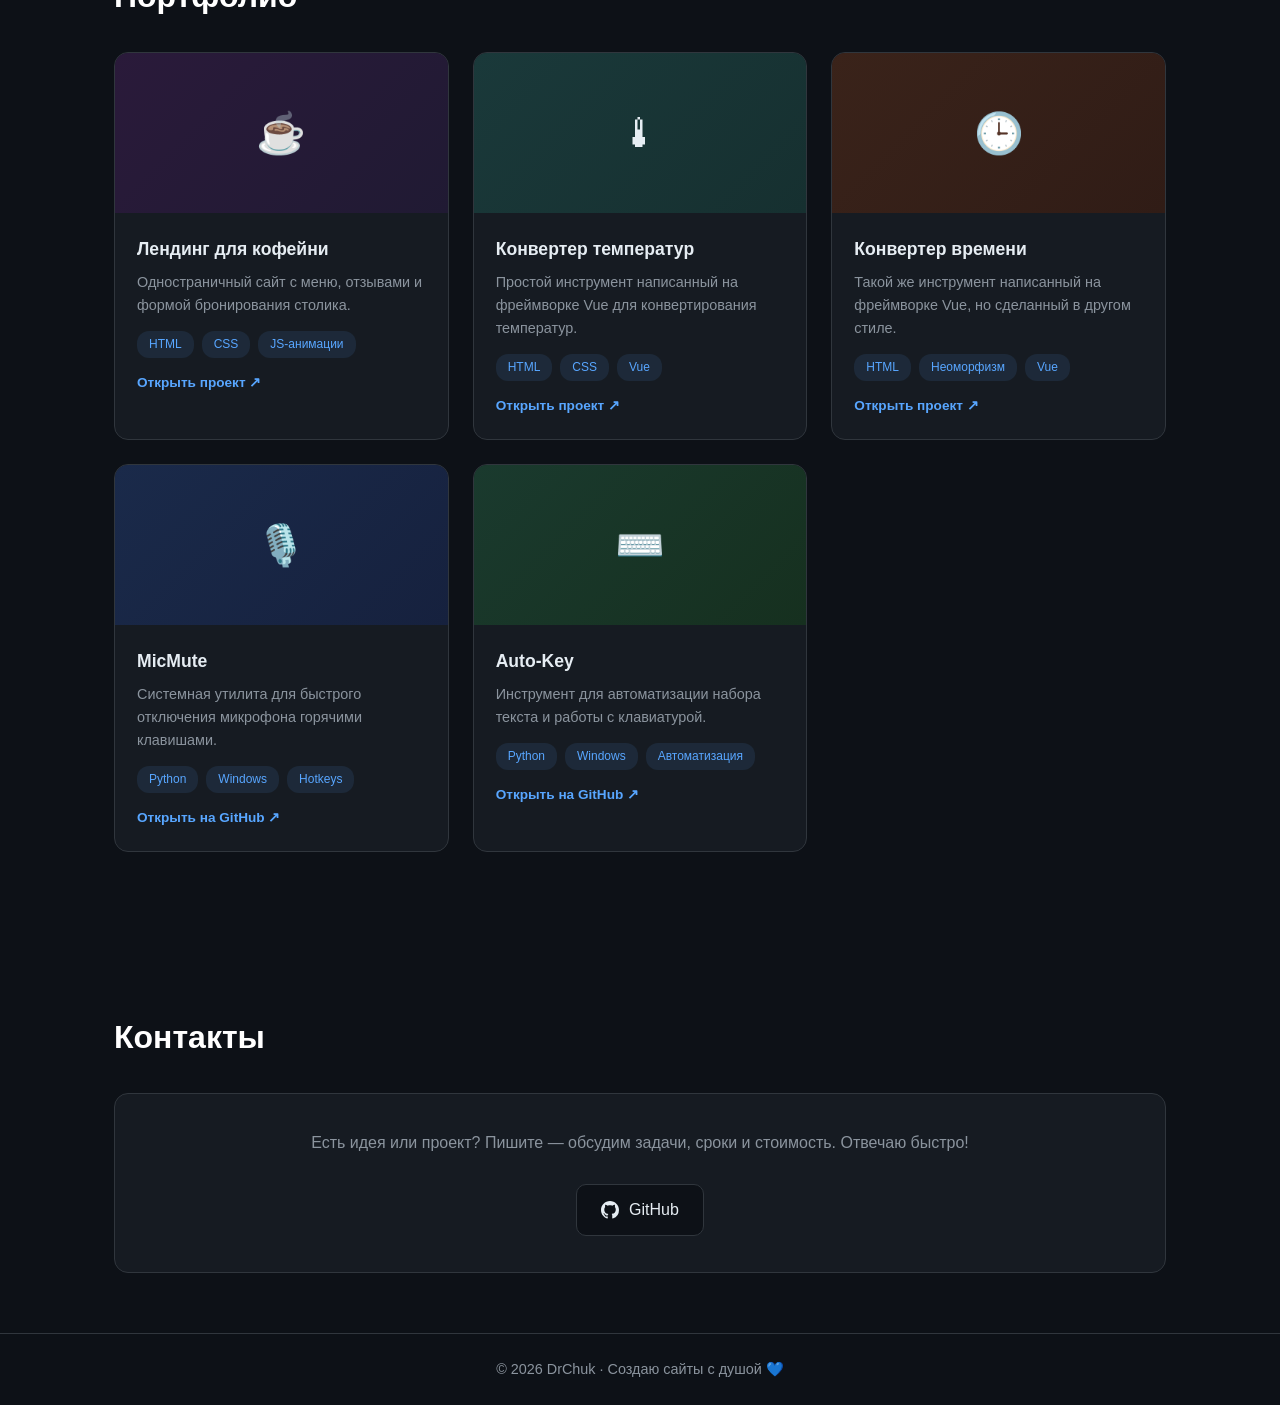
==== commit d12f69ef: "Added new project "Time Convert" to portfolio" ====
--- a/index.html
+++ b/index.html
@@ -92,6 +92,19 @@
           </div>
         </article>
       </a>
+      <a href="time-convert/index.html" target="_blank" rel="noopener" class="project-link">
+        <article class="project reveal">
+          <div class="project-thumb thumb-5">🕒</div>
+          <div class="project-body">
+            <h3 data-i18n="project.time-conver.title">Конвертер времени</h3>
+            <p data-i18n="project.time-convert.desc">Такой же инструмент написанный на фреймворке Vue, но сделанный в другом стиле.</p>
+            <div class="project-tags">
+              <span>HTML</span><span data-i18n="tag.neumorphism">Неоморфизм</span><span>Vue</span>
+            </div>
+            <div class="project-link-hint" data-i18n="hint.open">Открыть проект ↗</div>
+          </div>
+        </article>
+      </a>
       <a href="https://github.com/DrChuk/MicMute" target="_blank" rel="noopener" class="project-link">
         <article class="project reveal">
           <div class="project-thumb thumb-1">🎙️</div>
--- a/style.css
+++ b/style.css
@@ -330,6 +330,7 @@
 .thumb-2 { background: linear-gradient(135deg, #2a1a3a, #201a33); }
 .thumb-3 { background: linear-gradient(135deg, #1a3a2e, #16301f); }
 .thumb-4 { background: linear-gradient(135deg, #1a393a, #163030); }
+.thumb-5 { background: linear-gradient(135deg, #3a231a, #301c16); }
 
 .project-body {
   padding: 22px;
